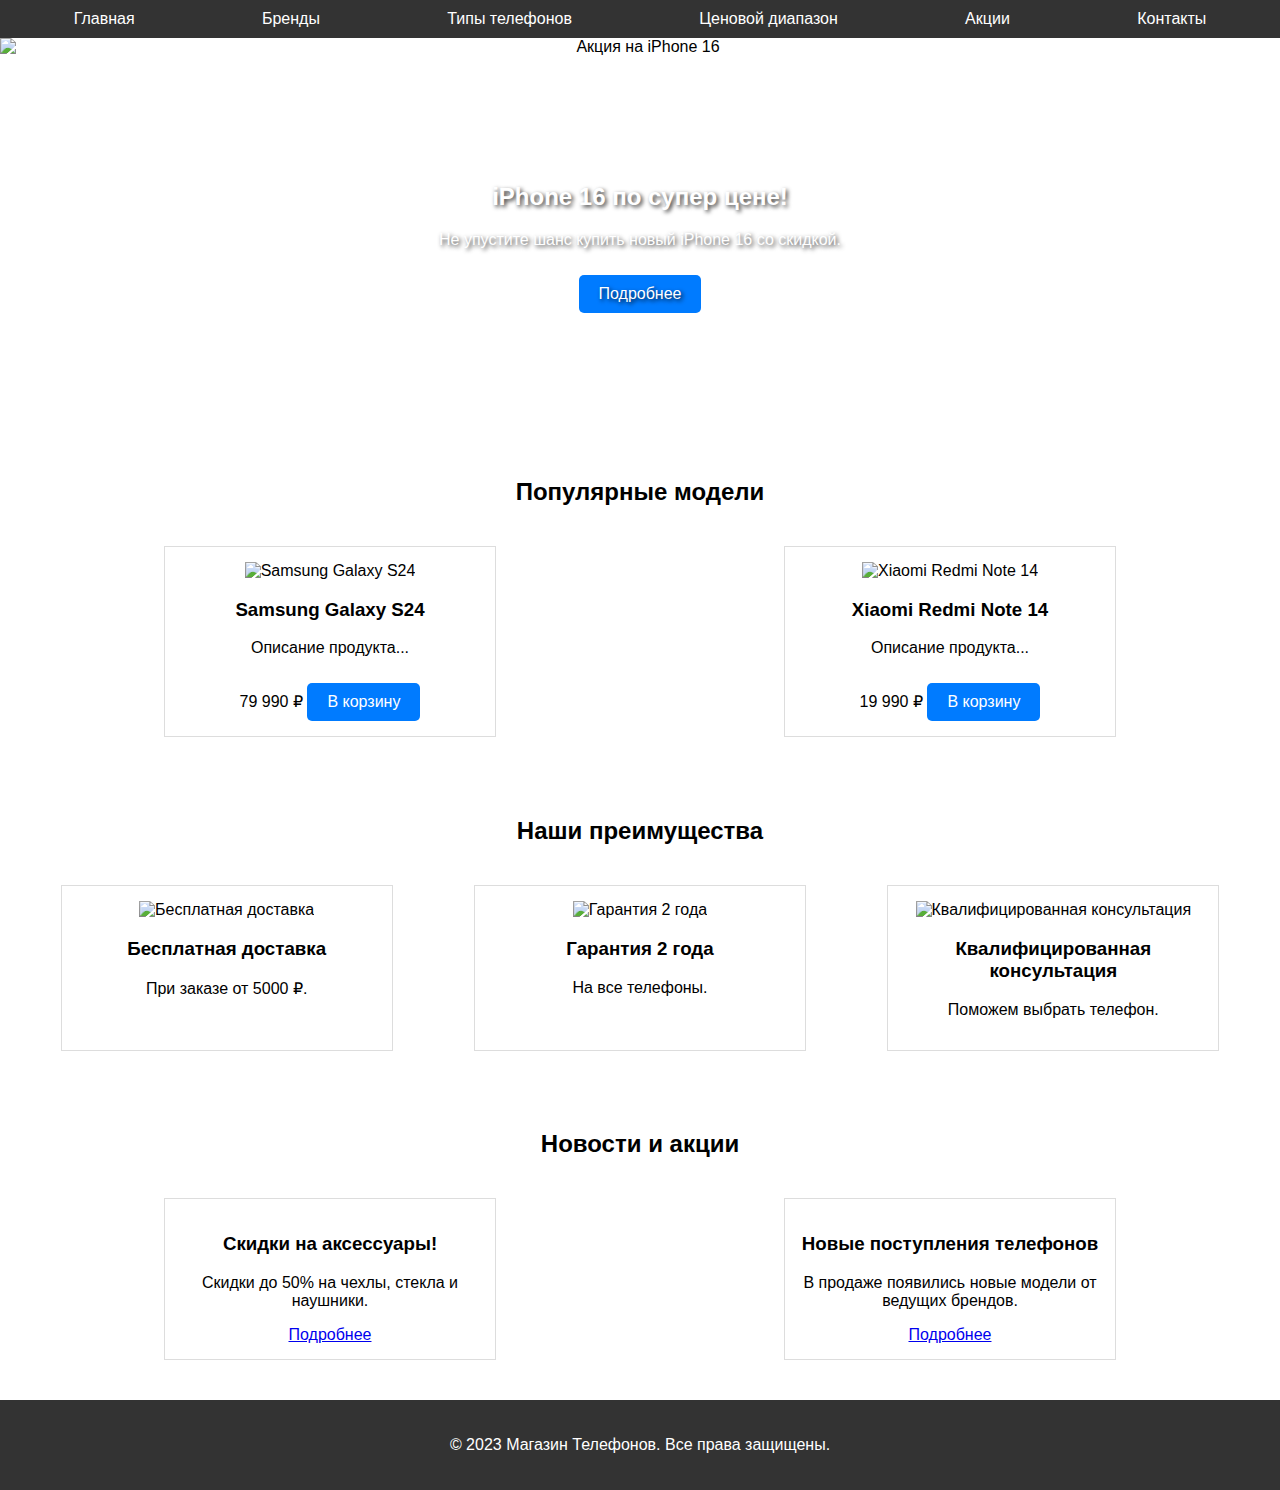
==== index.html @ 87939dcc "first_commit" ====
<!DOCTYPE html>
<html lang="ru">
<head>
    <meta charset="UTF-8">
    <meta name="viewport" content="width=device-width, initial-scale=1.0">
    <title>Главная страница - Магазин Телефонов</title>
    <link rel="stylesheet" href="style.css">
    <script src="script.js" defer></script>
</head>
<body>

    <header>
        <nav>
            <ul>
                <li><a href="#">Главная</a></li>
                <li><a href="#">Бренды</a></li>
                <li><a href="#">Типы телефонов</a></li>
                <li><a href="#">Ценовой диапазон</a></li>
                <li><a href="#">Акции</a></li>
                <li><a href="#">Контакты</a></li>
            </ul>
        </nav>
    </header>

    <section id="slider">
        <!-- Слайдер изображений -->
        <div class="slide">
            <img src="" alt="Акция на iPhone 16">
            <div class="slide-content">
                <h2>iPhone 16 по супер цене!</h2>
                <p>Не упустите шанс купить новый iPhone 16 со скидкой.</p>
                <a href="#" class="button">Подробнее</a>
            </div>
        </div>
        <div class="slide">
            <img src="" alt="Новинка Samsung Galaxy S25">
            <div class="slide-content">
                <h2>Samsung Galaxy S25 уже в продаже!</h2>
                <p>Оцените все преимущества нового флагмана от Samsung.</p>
                <a href="#" class="button">Купить сейчас</a>
            </div>
        </div>
    </section>

    <section id="featured-products">
        <h2>Популярные модели</h2>
        <div class="product-grid">
            <div class="product">
                <img src="" alt="Samsung Galaxy S24">
                <h3>Samsung Galaxy S24</h3>
                <p>Описание продукта...</p>
                <span class="price">79 990 ₽</span>
                <a href="#" class="button">В корзину</a>
            </div>
            <div class="product">
                <img src="" alt="Xiaomi Redmi Note 14">
                <h3>Xiaomi Redmi Note 14</h3>
                <p>Описание продукта...</p>
                <span class="price">19 990 ₽</span>
                <a href="#" class="button">В корзину</a>
            </div>
            <!-- Добавьте больше товаров -->
        </div>
    </section>

    <section id="advantages">
        <h2>Наши преимущества</h2>
        <div class="advantages-grid">
            <div class="advantage">
                <img src="" alt="Бесплатная доставка">
                <h3>Бесплатная доставка</h3>
                <p>При заказе от 5000 ₽.</p>
            </div>
            <div class="advantage">
                <img src="" alt="Гарантия 2 года">
                <h3>Гарантия 2 года</h3>
                <p>На все телефоны.</p>
            </div>
            <div class="advantage">
                <img src="" alt="Квалифицированная консультация">
                <h3>Квалифицированная консультация</h3>
                <p>Поможем выбрать телефон.</p>
            </div>
        </div>
    </section>

    <section id="news-and-offers">
        <h2>Новости и акции</h2>
        <div class="news-grid">
            <div class="news-item">
                <h3>Скидки на аксессуары!</h3>
                <p>Скидки до 50% на чехлы, стекла и наушники.</p>
                <a href="#">Подробнее</a>
            </div>
            <div class="news-item">
                <h3>Новые поступления телефонов</h3>
                <p>В продаже появились новые модели от ведущих брендов.</p>
                <a href="#">Подробнее</a>
            </div>
        </div>
    </section>

    <footer>
        <div class="footer-content">
            <p>© 2023 Магазин Телефонов. Все права защищены.</p>
                        </div>
        </div>
    </footer>

</body>
</html>
---- style.css ----
/* style.css */

body {
    font-family: sans-serif;
    margin: 0;
    padding: 0;
}

header {
    background-color: #333;
    color: #fff;
    padding: 10px;
}

nav ul {
    list-style: none;
    padding: 0;
    margin: 0;
    display: flex;
    justify-content: space-around;
}

nav a {
    color: #fff;
    text-decoration: none;
}

#slider {
    position: relative;
    overflow: hidden;
    width: 100%;
    height: 400px; /* Настройте высоту слайдера */
}

.slide {
    position: absolute;
    top: 0;
    left: 0;
    width: 100%;
    height: 100%;
    opacity: 0;
    transition: opacity 0.5s ease-in-out;
    background-size: cover;
    background-position: center;
    display: flex;
    align-items: center;
    justify-content: center; /* Выравнивание по центру */
    text-align: center;

}

.slide img {
    width: 100%;
    height: 100%;
    object-fit: cover; /* Важно для правильного отображения изображений */
    position: absolute;
    top: 0;
    left: 0;
    z-index: 1;
}

.slide-content {
    position: relative;
    z-index: 2; /* Отображать содержимое поверх изображения */
    color: white;
    text-shadow: 2px 2px 4px rgba(0, 0, 0, 0.8);
    padding: 20px;
    max-width: 800px;
}

.slide.active {
    opacity: 1;
}

#featured-products, #advantages, #news-and-offers {
    padding: 20px;
    text-align: center;
}

.product-grid, .advantages-grid, .news-grid {
    display: flex;
    justify-content: space-around;
    flex-wrap: wrap;
}

.product, .advantage, .news-item {
    width: 300px;
    margin: 20px;
    padding: 15px;
    border: 1px solid #ddd;
}

.product img, .advantage img {
    width: 100%;
    max-height: 200px;
    object-fit: cover;
}

.button {
    background-color: #007bff;
    color: #fff;
    padding: 10px 20px;
    text-decoration: none;
    border-radius: 5px;
    display: inline-block;
    margin-top: 10px;
}

footer {
    background-color: #333;
    color: #fff;
    padding: 20px;
    text-align: center;
}

.footer-content {
    display: flex;
    justify-content: space-around;
    align-items: center;
}

.footer-content nav ul {
    flex-direction: column;
    align-items: flex-start;
}

.social-icons img {
    width: 30px;
    margin: 5px;
}
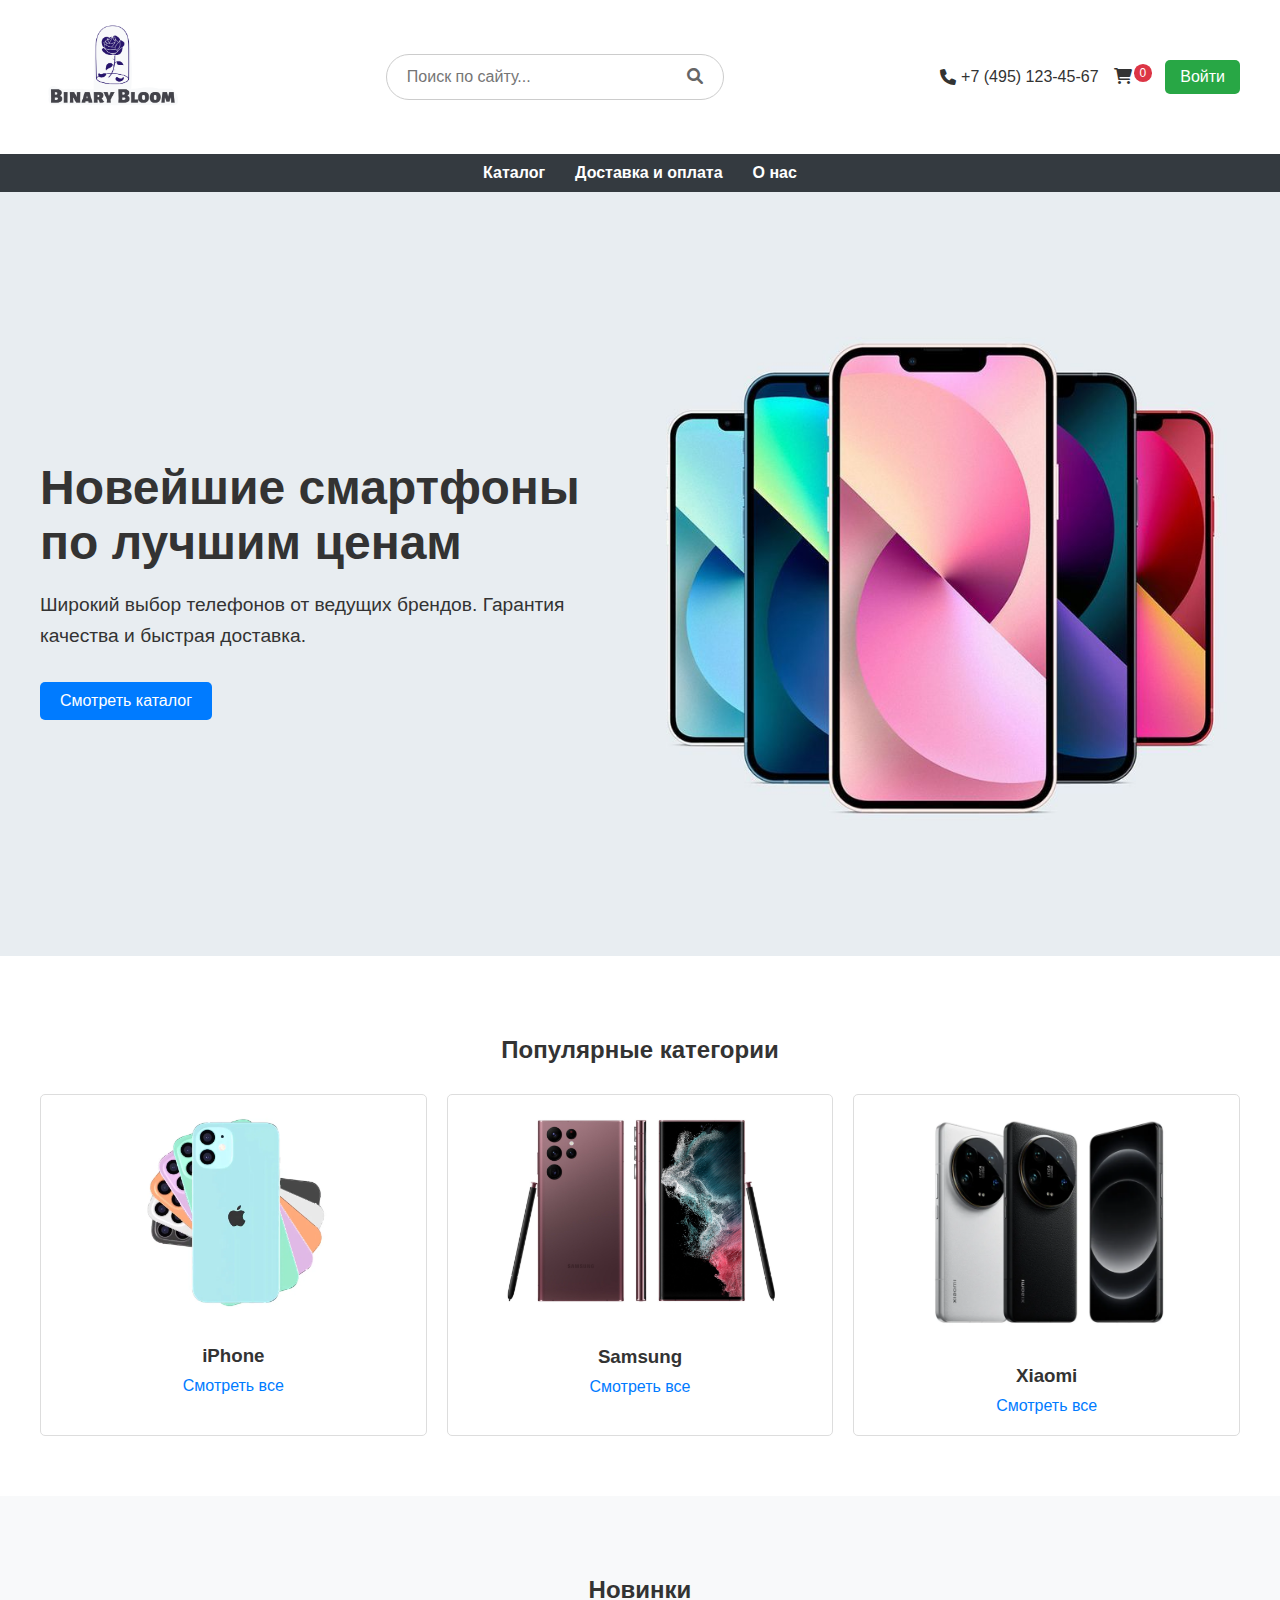
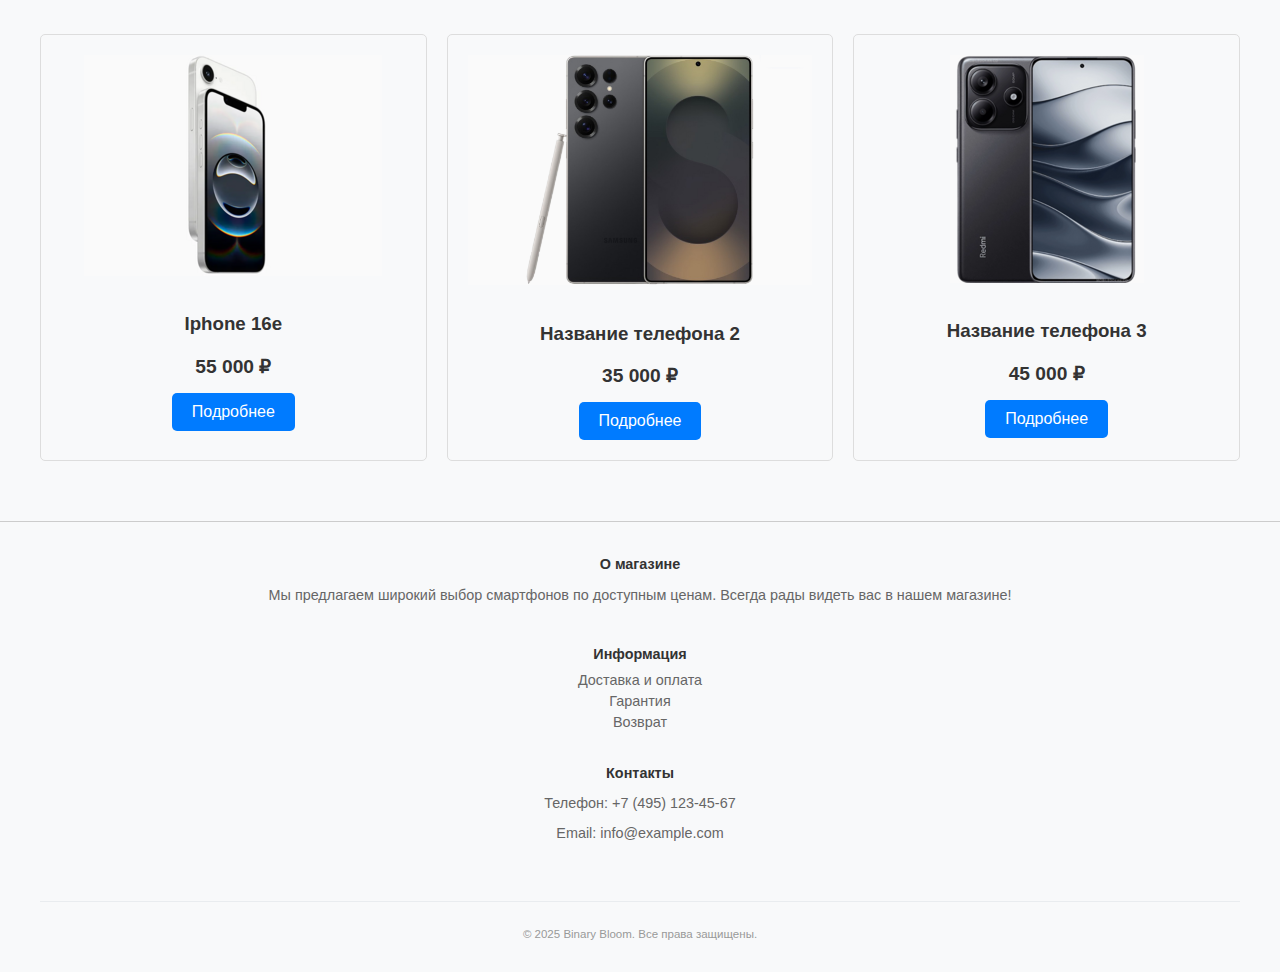
==== commit 9ab84dc8: "second commit" ====
--- a/index.html
+++ b/index.html
@@ -1,111 +1,137 @@
 <!DOCTYPE html>
 <html lang="ru">
+
 <head>
     <meta charset="UTF-8">
     <meta name="viewport" content="width=device-width, initial-scale=1.0">
-    <title>Главная страница - Магазин Телефонов</title>
+    <title>Главная - Binary Bloom</title>
     <link rel="stylesheet" href="style.css">
-    <script src="script.js" defer></script>
+    <link rel="stylesheet" href="https://cdnjs.cloudflare.com/ajax/libs/font-awesome/6.0.0/css/all.min.css"
+        integrity="sha512-9usAa10IRO0HhonpyAIVpjrylPvoDwiPUiKdWk5t3PyolY1cOd4DSE0Ga+ri4AuTroPR5aQvXU9xC6qOPnzFeg=="
+        crossorigin="anonymous" referrerpolicy="no-referrer" />
 </head>
+
 <body>
-
     <header>
+        <div class="main-header">
+            <div class="container">
+                <div class="logo">
+                    <a href="index.html">
+                        <img src="images/Снимок экрана 2025-04-13 в 13.27.12.png" alt="Логотип">
+                    </a>
+                </div>
+                <div class="search-bar">
+                    <input type="text" placeholder="Поиск по сайту...">
+                    <button><i class="fa fa-search"></i></button>
+                </div>
+                <div class="header-actions">
+                    <a href="tel:+74951234567"><i class="fa fa-phone"></i> +7 (495) 123-45-67</a>
+                    <a href="#" class="cart-icon"><i class="fa fa-shopping-cart"></i><span>0</span></a>
+                    <a href="#" class="login-button">Войти</a>
+                </div>
+            </div>
+        </div>
         <nav>
-            <ul>
-                <li><a href="#">Главная</a></li>
-                <li><a href="#">Бренды</a></li>
-                <li><a href="#">Типы телефонов</a></li>
-                <li><a href="#">Ценовой диапазон</a></li>
-                <li><a href="#">Акции</a></li>
-                <li><a href="#">Контакты</a></li>
-            </ul>
+            <div class="container">
+                <ul>
+                    <li><a href="#">Каталог</a></li>
+                    <li><a href="shipping-payment.html">Доставка и оплата</a></li>
+                    <li><a href="contact.html">О нас</a></li>
+                </ul>
+            </div>
         </nav>
     </header>
 
-    <section id="slider">
-        <!-- Слайдер изображений -->
-        <div class="slide">
-            <img src="" alt="Акция на iPhone 16">
-            <div class="slide-content">
-                <h2>iPhone 16 по супер цене!</h2>
-                <p>Не упустите шанс купить новый iPhone 16 со скидкой.</p>
-                <a href="#" class="button">Подробнее</a>
+    <section class="hero">
+        <div class="container">
+            <div class="hero-content">
+                <h1>Новейшие смартфоны по лучшим ценам</h1>
+                <p>Широкий выбор телефонов от ведущих брендов. Гарантия качества и быстрая доставка.</p>
+                <a href="#" class="button">Смотреть каталог</a>
             </div>
-        </div>
-        <div class="slide">
-            <img src="" alt="Новинка Samsung Galaxy S25">
-            <div class="slide-content">
-                <h2>Samsung Galaxy S25 уже в продаже!</h2>
-                <p>Оцените все преимущества нового флагмана от Samsung.</p>
-                <a href="#" class="button">Купить сейчас</a>
+            <div class="hero-image">
+                <img src="images/cc099a099547c844347a32e9282a7c23.jpg" alt="Смартфон">
             </div>
         </div>
     </section>
 
-    <section id="featured-products">
-        <h2>Популярные модели</h2>
-        <div class="product-grid">
-            <div class="product">
-                <img src="" alt="Samsung Galaxy S24">
-                <h3>Samsung Galaxy S24</h3>
-                <p>Описание продукта...</p>
-                <span class="price">79 990 ₽</span>
-                <a href="#" class="button">В корзину</a>
-            </div>
-            <div class="product">
-                <img src="" alt="Xiaomi Redmi Note 14">
-                <h3>Xiaomi Redmi Note 14</h3>
-                <p>Описание продукта...</p>
-                <span class="price">19 990 ₽</span>
-                <a href="#" class="button">В корзину</a>
-            </div>
-            <!-- Добавьте больше товаров -->
-        </div>
-    </section>
-
-    <section id="advantages">
-        <h2>Наши преимущества</h2>
-        <div class="advantages-grid">
-            <div class="advantage">
-                <img src="" alt="Бесплатная доставка">
-                <h3>Бесплатная доставка</h3>
-                <p>При заказе от 5000 ₽.</p>
-            </div>
-            <div class="advantage">
-                <img src="" alt="Гарантия 2 года">
-                <h3>Гарантия 2 года</h3>
-                <p>На все телефоны.</p>
-            </div>
-            <div class="advantage">
-                <img src="" alt="Квалифицированная консультация">
-                <h3>Квалифицированная консультация</h3>
-                <p>Поможем выбрать телефон.</p>
+    <section class="featured-categories">
+        <div class="container">
+            <h2>Популярные категории</h2>
+            <div class="categories-grid">
+                <div class="category-item">
+                    <img src="images/Снимок экрана 2025-04-12 в 12.58.29.png" alt="iPhone">
+                    <h3>iPhone</h3>
+                    <a href="#">Смотреть все</a>
+                </div>
+                <div class="category-item">
+                    <img src="images/galaxy-s22-ultra-leak-image.jpg" alt="Samsung">
+                    <h3>Samsung</h3>
+                    <a href="#">Смотреть все</a>
+                </div>
+                <div class="category-item">
+                    <img src="images/Снимок экрана 2025-04-12 в 13.01.06.png" alt="Xiaomi">
+                    <h3>Xiaomi</h3>
+                    <a href="#">Смотреть все</a>
+                </div>
+                <!-- Добавьте больше категорий -->
             </div>
         </div>
     </section>
 
-    <section id="news-and-offers">
-        <h2>Новости и акции</h2>
-        <div class="news-grid">
-            <div class="news-item">
-                <h3>Скидки на аксессуары!</h3>
-                <p>Скидки до 50% на чехлы, стекла и наушники.</p>
-                <a href="#">Подробнее</a>
-            </div>
-            <div class="news-item">
-                <h3>Новые поступления телефонов</h3>
-                <p>В продаже появились новые модели от ведущих брендов.</p>
-                <a href="#">Подробнее</a>
+    <section class="new-arrivals">
+        <div class="container">
+            <h2>Новинки</h2>
+            <div class="products-grid">
+                <div class="product-item">
+                    <img src="images/Снимок экрана 2025-04-12 в 13.02.png" alt="Телефон 1">
+                    <h3>Iphone 16e</h3>
+                    <p class="price">55 000 ₽</p>
+                    <a href="#" class="button">Подробнее</a>
+                </div>
+                <div class="product-item">
+                    <img src="images/Снимок экрана 2025-04-12 в 13.15.16.png" alt="Телефон 2">
+                    <h3>Название телефона 2</h3>
+                    <p class="price">35 000 ₽</p>
+                    <a href="#" class="button">Подробнее</a>
+                </div>
+                <div class="product-item">
+                    <img src="images/Снимок экрана 2025-04-12 в 13.24.png" alt="Телефон 3">
+                    <h3>Название телефона 3</h3>
+                    <p class="price">45 000 ₽</p>
+                    <a href="#" class="button">Подробнее</a>
+                </div>
+                <!-- Добавьте больше товаров -->
             </div>
         </div>
     </section>
 
     <footer>
-        <div class="footer-content">
-            <p>© 2023 Магазин Телефонов. Все права защищены.</p>
-                        </div>
+        <div class="container">
+            <div class="footer-content">
+                <div class="footer-about">
+                    <h3>О магазине</h3>
+                    <p>Мы предлагаем широкий выбор смартфонов по доступным ценам. Всегда рады видеть вас в нашем магазине!</p>
+                </div>
+                <div class="footer-links">
+                    <h3>Информация</h3>
+                    <ul>
+                        <li><a href="#">Доставка и оплата</a></li>
+                        <li><a href="#">Гарантия</a></li>
+                        <li><a href="#">Возврат</a></li>
+                    </ul>
+                </div>
+                <div class="footer-contact">
+                    <h3>Контакты</h3>
+                    <p>Телефон: +7 (495) 123-45-67</p>
+                    <p>Email: info@example.com</p>
+                </div>
+            </div>
+            <div class="footer-bottom">
+                <p>&copy; 2025 Binary Bloom. Все права защищены.</p>
+            </div>
         </div>
     </footer>
+</body>
 
-</body>
 </html>--- a/style.css
+++ b/style.css
@@ -1,15 +1,165 @@
-/* style.css */
-
+/* Общие стили */
 body {
     font-family: sans-serif;
     margin: 0;
     padding: 0;
-}
-
+    color: #333;
+}
+
+.container {
+    max-width: 1200px;
+    margin: 0 auto;
+    padding: 0 20px;
+}
+
+.button {
+    display: inline-block;
+    padding: 10px 20px;
+    background-color: #007bff;
+    /* Пример цвета, замените */
+    color: #fff;
+    text-decoration: none;
+    border-radius: 5px;
+}
+
+/* Header */
 header {
-    background-color: #333;
+    background-color: #fff;
+    /* Белый фон */
+    box-shadow: 0 2px 4px rgba(0, 0, 0, 0.1);
+    /* Тень */
+}
+
+/* Main Header */
+.main-header {
+    padding: 15px 0;
+}
+
+.main-header .container {
+    display: flex;
+    justify-content: space-between;
+    align-items: center;
+}
+
+/* Logo */
+.logo img {
+    max-height: 120px;
+    /* Отрегулируйте размер логотипа */
+}
+
+/* Search Bar */
+.search-bar {
+    display: flex;
+    align-items: center;
+    border: 1px solid #ccc;
+    /* Тонкая серая граница */
+    border-radius: 25px;
+    /* Закругленные углы */
+    overflow: hidden;
+    /* Обрезаем все, что выходит за границы */
+    padding: 5px;
+    /* Небольшой внутренний отступ */
+    background-color: #fff;
+    /* Белый фон */
+}
+
+.search-bar input[type="text"] {
+    padding: 8px 15px;
+    /* Увеличиваем внутренний отступ */
+    border: none;
+    /* Убираем границу */
+    outline: none;
+    /* Убираем обводку при фокусе */
+    width: 250px;
+    /* Задаем ширину */
+    font-size: 1em;
+    /* Размер шрифта */
+    color: #333;
+    /* Цвет текста */
+    flex-grow: 1;
+    /* Занимает все доступное пространство */
+    background-color: transparent;
+    /* Прозрачный фон */
+}
+
+.search-bar button {
+    background-color: transparent;
+    /* Прозрачный фон */
+    color: #666;
+    /* Серый цвет иконки */
+    border: none;
+    /* Убираем границу */
+    padding: 8px 15px;
+    /* Увеличиваем внутренний отступ */
+    cursor: pointer;
+    /* Курсор в виде руки */
+    font-size: 1em;
+    /* Размер шрифта */
+    transition: background-color 0.3s ease;
+    /* Плавный переход цвета фона */
+}
+
+.search-bar button:hover {
+    background-color: #f0f0f0;
+    /* Светло-серый фон при наведении */
+}
+
+/* Header Actions */
+.header-actions {
+    display: flex;
+    align-items: center;
+}
+
+.header-actions a {
+    margin-left: 15px;
+    color: #333;
+    text-decoration: none;
+}
+
+.header-actions a:hover {
+    color: #007bff;
+    /* Синий цвет при наведении */
+}
+
+.header-actions .cart-icon span {
+    background-color: #dc3545;
     color: #fff;
-    padding: 10px;
+    border-radius: 50%;
+    padding: 2px 6px;
+    font-size: 12px;
+    position: relative;
+    top: -5px;
+    left: 2px;
+}
+
+.header-actions .login-button {
+    background-color: #28a745;
+    color: #fff;
+    padding: 8px 15px;
+    border-radius: 5px;
+}
+
+.header-actions a[href^="tel:"] {
+    display: flex;
+    align-items: center;
+}
+
+.header-actions a[href^="tel:"] i {
+    margin-right: 5px;
+}
+
+/* Navigation */
+nav {
+    background-color: #343a40;
+    /* Темно-серый фон */
+    color: #fff;
+    padding: 10px 0;
+}
+
+nav .container {
+    display: flex;
+    justify-content: center;
+    /* Центрирование навигации */
 }
 
 nav ul {
@@ -17,114 +167,435 @@
     padding: 0;
     margin: 0;
     display: flex;
-    justify-content: space-around;
-}
-
-nav a {
+}
+
+nav ul li {
+    margin: 0 15px;
+}
+
+nav ul li a {
     color: #fff;
     text-decoration: none;
-}
-
-#slider {
+    font-weight: bold;
+}
+
+nav ul li a:hover {
+    color: #ddd;
+    /* Светло-серый при наведении */
+}
+
+/* Hero Section */
+.hero {
+    padding: 80px 0;
+    background-color: #E8EDF1;
+}
+
+.hero .container {
+    display: flex;
+    align-items: center;
+    justify-content: space-between;
+}
+
+.hero .hero-content {
+    max-width: 50%;
+}
+
+.hero h1 {
+    font-size: 3em;
+    margin-bottom: 20px;
+}
+
+.hero p {
+    font-size: 1.2em;
+    line-height: 1.6;
+    margin-bottom: 30px;
+}
+
+.hero .hero-image img {
+    max-width: 100%;
+    height: auto;
+}
+
+/* Featured Categories */
+.featured-categories {
+    padding: 60px 0;
+}
+
+.featured-categories h2 {
+    text-align: center;
+    margin-bottom: 30px;
+}
+
+.featured-categories .categories-grid {
+    display: grid;
+    grid-template-columns: repeat(auto-fit, minmax(250px, 1fr));
+    gap: 20px;
+}
+
+.featured-categories .category-item {
+    text-align: center;
+    padding: 20px;
+    border: 1px solid #ddd;
+    border-radius: 5px;
+}
+
+.featured-categories .category-item img {
+    max-width: 100%;
+    height: auto;
+    margin-bottom: 15px;
+}
+
+.featured-categories .category-item h3 {
+    margin-bottom: 10px;
+}
+
+.featured-categories .category-item a {
+    color: #007bff;
+    text-decoration: none;
+}
+
+/* New Arrivals */
+.new-arrivals {
+    padding: 60px 0;
+    background-color: #f8f9fa;
+}
+
+.new-arrivals h2 {
+    text-align: center;
+    margin-bottom: 30px;
+}
+
+.new-arrivals .products-grid {
+    display: grid;
+    grid-template-columns: repeat(auto-fit, minmax(250px, 1fr));
+    gap: 20px;
+}
+
+.new-arrivals .product-item {
+    text-align: center;
+    padding: 20px;
+    border: 1px solid #ddd;
+    border-radius: 5px;
+}
+
+.new-arrivals .product-item img {
+    max-width: 100%;
+    height: auto;
+    margin-bottom: 15px;
+}
+
+.new-arrivals .product-item h3 {
+    margin-bottom: 10px;
+}
+
+.new-arrivals .product-item .price {
+    font-size: 1.2em;
+    font-weight: bold;
+    margin-bottom: 15px;
+}
+
+/* Footer */
+footer {
+    background-color: #f8f9fa;
+    /* Светлый фон, как в header */
+    color: #666;
+    /* Более приглушенный цвет текста */
+    padding: 20px 0;
+    /* Уменьшаем отступы */
+    font-size: 0.9em;
+    /* Уменьшаем размер текста */
+    border-top: 1px solid #ccc;
+    /* Легкая линия сверху */
+}
+
+footer .container {
+    display: flex;
+    flex-direction: column;
+    /* Меняем на колонку */
+    align-items: center;
+    /* Центрируем по горизонтали */
+    text-align: center;
+    gap: 15px;
+    /* Добавляем небольшой отступ между блоками */
+}
+
+footer .footer-content {
+    display: flex;
+    flex-direction: column;
+    /* Меняем на колонку */
+    align-items: center;
+    /* Центрируем контент внутри */
+    width: 100%;
+    /* Чтобы контент занимал всю ширину */
+    margin-bottom: 15px;
+}
+
+footer .footer-content > div {
+    margin-bottom: 15px;
+    /* Дополнительный отступ между блоками */
+}
+
+footer h3 {
+    font-size: 1em;
+    /* Размер заголовков поменьше */
+    margin-bottom: 10px;
+    /* Уменьшаем отступы */
+    color: #333;
+    /* Темный цвет для заголовков */
+}
+
+footer ul {
+    list-style: none;
+    padding: 0;
+    margin: 0;
+}
+
+footer ul li {
+    margin-bottom: 5px;
+    /* Отступы между пунктами меню */
+}
+
+footer ul li a {
+    color: #666;
+    /* Цвет ссылок */
+    text-decoration: none;
+}
+
+footer .footer-bottom {
+    font-size: 0.8em;
+    /* Еще немного уменьшаем размер текста */
+    color: #999;
+    /* Более светлый цвет для копирайта */
+    width: 100%;
+    /* Занимает всю ширину */
+    padding-top: 15px;
+    /* Уменьшаем отступ сверху */
+    border-top: 1px solid #e9ecef;
+    /* Линия сверху */
+}
+
+/* Медиа-запросы */
+@media (max-width: 768px) {
+    .container {
+        padding: 0 10px;
+    }
+
+    header .container {
+        flex-direction: column;
+        /* Изменяем направление на колонку для мобильных устройств */
+        align-items: center;
+        /* Выравниваем по центру */
+    }
+
+    header .logo {
+        margin-bottom: 10px;
+        /* Добавляем отступ снизу логотипа */
+    }
+
+    header nav ul {
+        margin-top: 10px;
+        flex-direction: column;
+        /* Изменяем направление на колонку для мобильных устройств */
+        align-items: center;
+        /* Выравниваем по центру */
+    }
+
+    header nav ul li {
+        margin: 5px 0;
+        /* Уменьшаем отступы между пунктами меню */
+    }
+
+    .hero .container {
+        flex-direction: column;
+        text-align: center;
+    }
+
+    .hero .hero-content {
+        max-width: 100%;
+        margin-bottom: 30px;
+    }
+
+    .hero h1 {
+        font-size: 2.5em;
+    }
+
+    .featured-categories .categories-grid,
+    .new-arrivals .products-grid {
+        grid-template-columns: repeat(auto-fit, minmax(150px, 1fr));
+    }
+}
+
+/* О нас */
+.about-page {
+    padding: 60px 0;
+}
+
+.about-page .container {
+    max-width: 800px;
+}
+
+.about-page h2 {
+    text-align: center;
+    margin-bottom: 40px;
+}
+
+/* Company Description */
+.company-description {
+    margin-bottom: 40px;
+}
+
+.company-description h3 {
+    margin-bottom: 15px;
+    font-size: 1.4em;
+}
+
+/* Company Advantages */
+.company-advantages {
+    margin-bottom: 40px;
+}
+
+.company-advantages h3 {
+    margin-bottom: 15px;
+    font-size: 1.4em;
+}
+
+.company-advantages ul {
+    list-style: none;
+    padding: 0;
+    margin: 0;
+}
+
+.company-advantages ul li {
+    display: flex;
+    align-items: center;
+    margin-bottom: 10px;
+    padding-left: 30px;
     position: relative;
-    overflow: hidden;
+}
+
+.company-advantages ul li i {
+    position: absolute;
+    left: 0;
+    top: 0;
+    font-size: 1.2em;
+    color: #007bff;
+}
+
+/* Contact Details */
+.contact-details {
+    margin-bottom: 30px;
+}
+
+.contact-details h3 {
+    margin-bottom: 15px;
+    font-size: 1.4em;
+}
+
+.contact-item {
+    display: flex;
+    align-items: center;
+    margin-bottom: 15px;
+}
+
+.contact-item i {
+    margin-right: 15px;
+    font-size: 1.2em;
+    color: #007bff;
+}
+
+/* Contact Form */
+.contact-form h3 {
+    margin-bottom: 20px;
+}
+
+.contact-form .form-group {
+    margin-bottom: 20px;
+}
+
+.contact-form label {
+    display: block;
+    margin-bottom: 5px;
+    font-weight: bold;
+}
+
+.contact-form input[type="text"],
+.contact-form input[type="email"],
+.contact-form textarea {
     width: 100%;
-    height: 400px; /* Настройте высоту слайдера */
-}
-
-.slide {
+    padding: 10px;
+    border: 1px solid #ddd;
+    border-radius: 5px;
+    font-size: 1em;
+}
+
+.contact-form textarea {
+    resize: vertical;
+}
+
+.contact-form button {
+    background-color: var(--primary-color);
+    color: #fff;
+    border: none;
+    padding: 10px 20px;
+    border-radius: 5px;
+    cursor: pointer;
+    font-size: 1em;
+    transition: background-color var(--transition-duration) ease;
+}
+
+.contact-form button:hover {
+    background-color: #0056b3;
+}
+
+
+/* Доставка и оплата */
+.shipping-payment-page {
+    padding: 60px 0;
+    line-height: 1.6; /*  Увеличиваем межстрочный интервал */
+}
+
+.shipping-payment-page .container {
+    max-width: 800px;
+}
+
+.shipping-payment-page h2 {
+    text-align: center;
+    margin-bottom: 40px;
+}
+
+.shipping-section,
+.payment-section {
+    margin-bottom: 30px;
+}
+
+.shipping-section h3,
+.payment-section h3 {
+    margin-bottom: 15px;
+    font-size: 1.4em;
+}
+
+.shipping-section ul,
+.payment-section ul {
+    list-style: none;
+    padding: 0;
+    margin: 0;
+}
+
+.shipping-payment-page ul li {
+    margin-bottom: 0.7em;
+    padding-left: 30px; /*  Для иконок */
+    position: relative;
+}
+
+.shipping-section ul li i,
+.payment-section ul li i {
     position: absolute;
+    left: 0;
     top: 0;
-    left: 0;
-    width: 100%;
-    height: 100%;
-    opacity: 0;
-    transition: opacity 0.5s ease-in-out;
-    background-size: cover;
-    background-position: center;
-    display: flex;
-    align-items: center;
-    justify-content: center; /* Выравнивание по центру */
-    text-align: center;
-
-}
-
-.slide img {
-    width: 100%;
-    height: 100%;
-    object-fit: cover; /* Важно для правильного отображения изображений */
-    position: absolute;
-    top: 0;
-    left: 0;
-    z-index: 1;
-}
-
-.slide-content {
-    position: relative;
-    z-index: 2; /* Отображать содержимое поверх изображения */
-    color: white;
-    text-shadow: 2px 2px 4px rgba(0, 0, 0, 0.8);
-    padding: 20px;
-    max-width: 800px;
-}
-
-.slide.active {
-    opacity: 1;
-}
-
-#featured-products, #advantages, #news-and-offers {
-    padding: 20px;
-    text-align: center;
-}
-
-.product-grid, .advantages-grid, .news-grid {
-    display: flex;
-    justify-content: space-around;
-    flex-wrap: wrap;
-}
-
-.product, .advantage, .news-item {
-    width: 300px;
-    margin: 20px;
-    padding: 15px;
-    border: 1px solid #ddd;
-}
-
-.product img, .advantage img {
-    width: 100%;
-    max-height: 200px;
-    object-fit: cover;
-}
-
-.button {
-    background-color: #007bff;
-    color: #fff;
-    padding: 10px 20px;
-    text-decoration: none;
-    border-radius: 5px;
-    display: inline-block;
-    margin-top: 10px;
-}
-
-footer {
-    background-color: #333;
-    color: #fff;
-    padding: 20px;
-    text-align: center;
-}
-
-.footer-content {
-    display: flex;
-    justify-content: space-around;
-    align-items: center;
-}
-
-.footer-content nav ul {
-    flex-direction: column;
-    align-items: flex-start;
-}
-
-.social-icons img {
-    width: 30px;
-    margin: 5px;
+    font-size: 1.2em;
+    color: #007bff;
+}
+
+.shipping-payment-page p {
+    margin-bottom: 1.2em;  /*  Увеличиваем отступ снизу для абзацев */
 }